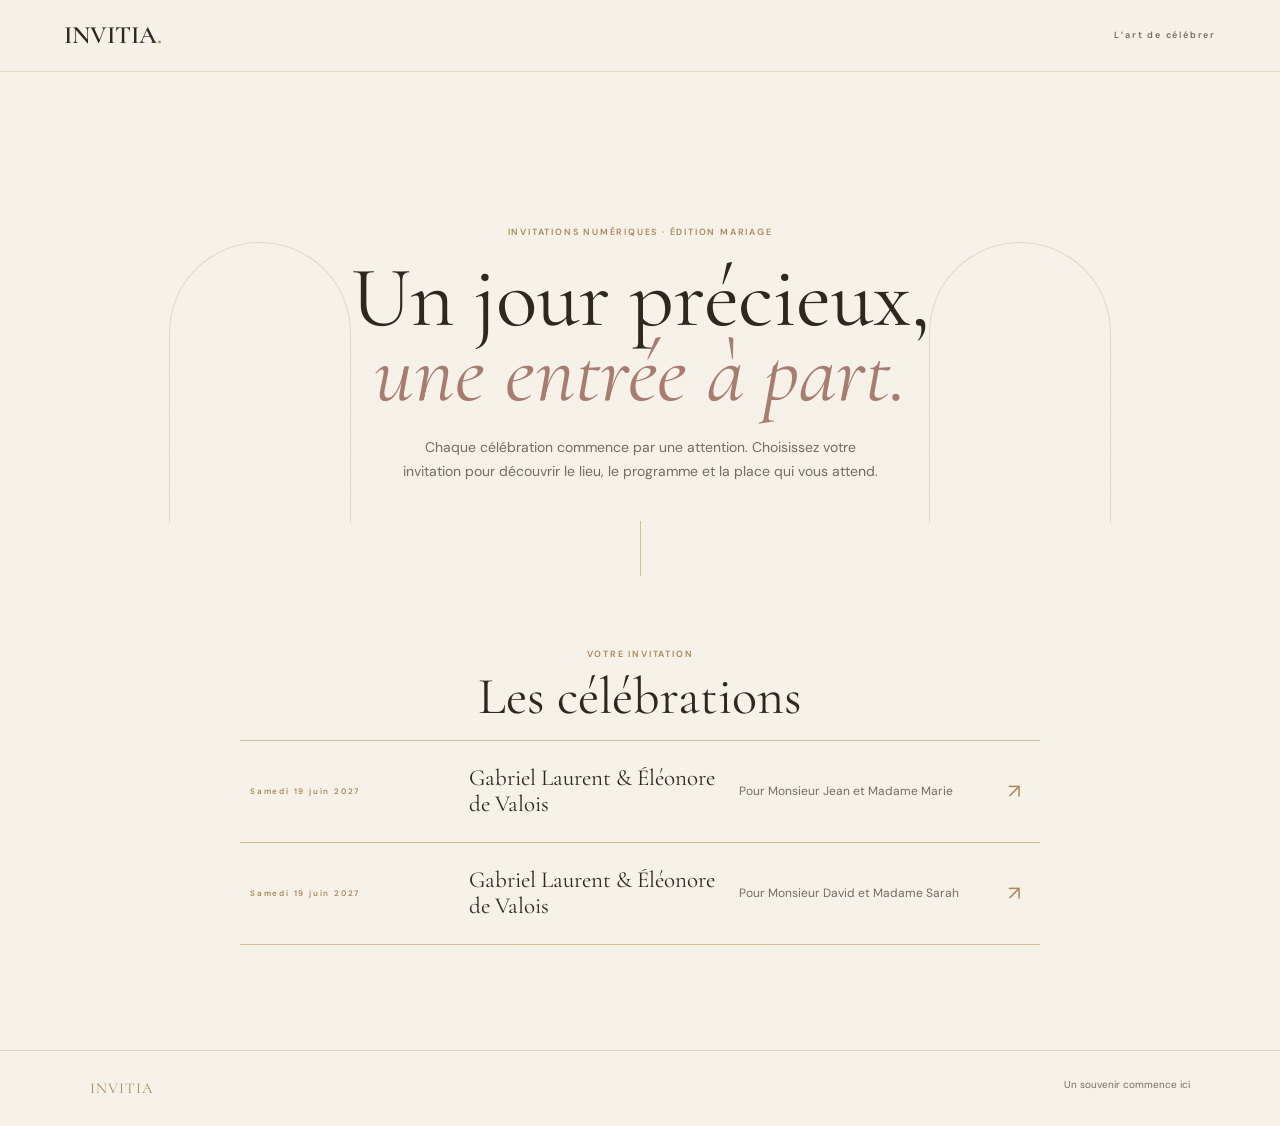
==== HTML/index.html @ ce655ef2 "Initial commit" ====
<!doctype html>
<html lang="fr">
<head>
  <meta charset="utf-8">
  <meta name="viewport" content="width=device-width, initial-scale=1">
  <meta name="theme-color" content="#f6f2e9">
  <meta name="description" content="Les invitations numériques de mariage signées INVITIA.">
  <title>INVITIA — Invitations de mariage</title>
  <link rel="preconnect" href="https://fonts.googleapis.com">
  <link rel="preconnect" href="https://fonts.gstatic.com" crossorigin>
  <link href="https://fonts.googleapis.com/css2?family=Cormorant+Garamond:wght@400;500;600&family=DM+Sans:wght@400;500;600&display=swap" rel="stylesheet">
  <link rel="stylesheet" href="../CSS/style.css">
  <script type="module" src="../Script/main.js"></script>
</head>
<body data-page="index">
  <header class="site-header index-header">
    <a class="wordmark" href="index.html" aria-label="INVITIA, accueil">INVITIA<span class="wordmark-dot">.</span></a>
    <span class="header-note">L’art de célébrer</span>
  </header>

  <main>
    <section class="index-intro">
      <p class="eyebrow">INVITATIONS NUMÉRIQUES · ÉDITION MARIAGE</p>
      <h1>Un jour précieux,<br><em>une entrée à part.</em></h1>
      <p class="intro-copy">Chaque célébration commence par une attention. Choisissez votre invitation pour découvrir le lieu, le programme et la place qui vous attend.</p>
      <div class="intro-rule" aria-hidden="true"><span></span></div>
    </section>
    <section class="invitation-directory" aria-labelledby="directory-title">
      <div class="directory-heading">
        <p class="eyebrow">VOTRE INVITATION</p>
        <h2 id="directory-title">Les célébrations</h2>
      </div>
      <div class="invitation-list" data-invitation-list aria-live="polite">
        <p class="loading-message">Les invitations arrivent…</p>
      </div>
    </section>
  </main>
  <footer class="site-footer index-footer"><span>INVITIA</span><span>Un souvenir commence ici</span></footer>
</body>
</html>
---- CSS/style.css ----
:root {
  color-scheme: light;
  --paper: #f6f2e9;
  --paper-deep: #eee7d9;
  --champagne: #e8dfce;
  --gold: #a88958;
  --gold-light: #d3bd92;
  --ink: #30271f;
  --muted: #766b5d;
  --rose: #a77d72;
  --serif: "Cormorant Garamond", Georgia, serif;
  --sans: "DM Sans", "Segoe UI", sans-serif;
  --content: 1120px;
}

* { box-sizing: border-box; }
html { scroll-behavior: smooth; scroll-padding-top: 82px; }
body {
  margin: 0;
  color: var(--ink);
  background-color: var(--paper);
  background-image: repeating-linear-gradient(0deg, transparent 0, transparent 4px, rgb(91 67 43 / 1.4%) 5px);
  font-family: var(--sans);
  font-size: 15px;
  line-height: 1.7;
  -webkit-font-smoothing: antialiased;
}
body, button, input { font-family: var(--sans); }
a { color: inherit; }
button, a, input { -webkit-tap-highlight-color: transparent; }
[hidden] { display: none !important; }
.visually-hidden {
  position: absolute;
  width: 1px;
  height: 1px;
  padding: 0;
  margin: -1px;
  overflow: hidden;
  clip: rect(0, 0, 0, 0);
  white-space: nowrap;
  border: 0;
}

.site-header {
  position: relative;
  z-index: 5;
  display: flex;
  min-height: 72px;
  align-items: center;
  justify-content: space-between;
  padding: 0 clamp(20px, 5vw, 72px);
  border-bottom: 1px solid rgb(168 137 88 / 24%);
  background: rgb(246 242 233 / 96%);
}
.wordmark, .footer-wordmark {
  font-family: var(--serif);
  font-size: 25px;
  font-weight: 600;
  letter-spacing: 0;
  text-decoration: none;
}
.wordmark-dot { color: var(--gold); }
.header-note, .eyebrow, .cover-caption, .fact-label, .table-label, .venue-image-caption {
  font-size: 9px;
  font-weight: 600;
  letter-spacing: 1.8px;
  line-height: 1.5;
}
.header-note { color: var(--muted); }

.index-intro {
  position: relative;
  max-width: 760px;
  margin: 0 auto;
  padding: clamp(76px, 13vw, 154px) 25px 72px;
  text-align: center;
}
.index-intro::before, .index-intro::after {
  position: absolute;
  top: 50%;
  width: min(18vw, 180px);
  height: 280px;
  border: 1px solid rgb(168 137 88 / 25%);
  border-bottom: 0;
  border-radius: 100px 100px 0 0;
  content: "";
  pointer-events: none;
}
.index-intro::before { left: -12%; transform: translateY(-42%); }
.index-intro::after { right: -12%; transform: translateY(-42%); }
.eyebrow { margin: 0; color: var(--gold); }
.index-intro h1, .error-page h1 {
  margin: 21px 0 16px;
  font-family: var(--serif);
  font-size: clamp(54px, 8vw, 86px);
  font-weight: 400;
  line-height: .88;
}
h1 em, h2 em { color: var(--rose); font-weight: 400; }
.intro-copy {
  max-width: 490px;
  margin: 24px auto 0;
  color: var(--muted);
  font-size: 14px;
}
.intro-rule { display: flex; justify-content: center; margin-top: 38px; }
.intro-rule span { width: 1px; height: 55px; background: var(--gold-light); }
.invitation-directory {
  max-width: 850px;
  margin: 0 auto;
  padding: 0 25px 105px;
}
.directory-heading { margin-bottom: 15px; text-align: center; }
.directory-heading h2, .section-heading h2, .table-section h2 {
  margin: 8px 0 0;
  font-family: var(--serif);
  font-size: clamp(36px, 5vw, 52px);
  font-weight: 400;
  line-height: 1.05;
}
.invitation-list { border-top: 1px solid var(--gold-light); }
.invitation-card {
  position: relative;
  display: grid;
  grid-template-columns: minmax(0, .8fr) minmax(0, 1fr) minmax(0, 1fr) 22px;
  gap: 18px;
  align-items: center;
  min-height: 102px;
  padding: 20px 10px;
  border-bottom: 1px solid var(--gold-light);
  text-decoration: none;
  transition: background-color .25s ease, padding .25s ease;
}
.invitation-card:hover, .invitation-card:focus-visible { padding-right: 17px; padding-left: 17px; background: rgb(232 223 206 / 56%); }
.invitation-card .eyebrow { font-size: 8px; }
.directory-couple { font-family: var(--serif); font-size: 23px; line-height: 1.15; }
.directory-guests { color: var(--muted); font-size: 12px; }
.directory-arrow { color: var(--gold); font-size: 20px; }
.loading-message { padding: 28px 0; color: var(--muted); text-align: center; }

.invitation-header { position: sticky; top: 0; }
.music-control { display: flex; align-items: center; gap: 13px; }
.music-button {
  display: inline-flex;
  min-height: 42px;
  align-items: center;
  gap: 9px;
  padding: 0 8px;
  border: 0;
  background: transparent;
  color: var(--ink);
  cursor: pointer;
  font-size: 11px;
}
.music-button:focus-visible, .volume-control input:focus-visible, a:focus-visible { outline: 2px solid var(--gold); outline-offset: 4px; }
.music-bars { display: flex; width: 16px; height: 16px; align-items: center; justify-content: center; gap: 2px; }
.music-bars i { width: 2px; height: 5px; background: var(--gold); }
.music-button[aria-pressed="true"] .music-bars i { animation: music-wave .8s ease-in-out infinite alternate; }
.music-bars i:nth-child(2) { animation-delay: .2s; }
.music-bars i:nth-child(3) { animation-delay: .4s; }
.music-bars i:nth-child(4) { animation-delay: .1s; }
.volume-control { display: flex; width: 68px; align-items: center; }
.volume-control input { width: 100%; height: 3px; accent-color: var(--gold); cursor: pointer; }
@keyframes music-wave { to { height: 15px; } }

.cover {
  position: relative;
  display: grid;
  min-height: min(760px, calc(100svh - 72px));
  min-height: max(650px, calc(100svh - 72px));
  overflow: hidden;
  place-items: center;
  isolation: isolate;
  background: #5b5147;
  color: #fffaf0;
  text-align: center;
}
.cover-image, .cover-shade { position: absolute; z-index: -2; inset: 0; width: 100%; height: 100%; }
.cover-image { object-fit: cover; object-position: center 52%; animation: image-arrive 1.5s cubic-bezier(.2, .6, .2, 1) both; }
.cover-shade { z-index: -1; background: linear-gradient(180deg, rgb(31 26 22 / 35%), rgb(31 26 22 / 45%) 55%, rgb(31 26 22 / 60%)); }
.cover-arch {
  position: absolute;
  inset: clamp(18px, 4vw, 54px) clamp(17px, 7vw, 100px) 32px;
  border: 1px solid rgb(224 203 161 / 65%);
  border-bottom: 0;
  border-radius: 48vw 48vw 0 0;
  pointer-events: none;
}
.cover-arch::before {
  position: absolute;
  inset: 12px;
  border: 1px solid rgb(224 203 161 / 28%);
  border-bottom: 0;
  border-radius: inherit;
  content: "";
}
.cover-arch::after {
  position: absolute;
  right: -9px;
  bottom: 0;
  left: -9px;
  height: 34px;
  border: 1px solid rgb(224 203 161 / 45%);
  border-top: 0;
  content: "";
}
.cover-copy { width: min(760px, 100%); padding: 50px 24px 70px; animation: text-arrive 1s .25s both; }
.cover-eyebrow { color: #ead9b6; }
.cover h1 {
  margin: 27px 0 15px;
  font-family: var(--serif);
  font-size: clamp(66px, 7vw, 88px);
  font-weight: 400;
  line-height: .78;
}
.cover h1 em { display: inline-block; margin-top: 15px; color: #ead9b6; }
.cover-date { margin: 26px 0 25px; color: #f3eadb; font-size: 12px; letter-spacing: 1.3px; }
.enter-link {
  display: inline-flex;
  min-height: 50px;
  align-items: center;
  gap: 22px;
  padding: 0 20px;
  border: 1px solid rgb(234 217 182 / 76%);
  color: #fffaf0;
  font-size: 11px;
  text-decoration: none;
  transition: background-color .25s ease, color .25s ease;
}
.enter-link:hover { background: #ead9b6; color: var(--ink); }
.enter-arrow { color: #ead9b6; font-size: 18px; transition: transform .25s ease; }
.enter-link:hover .enter-arrow { color: var(--ink); transform: translateY(3px); }
.cover-caption { position: absolute; right: clamp(20px, 5vw, 70px); bottom: 22px; left: clamp(20px, 5vw, 70px); display: flex; justify-content: space-between; color: #f5ead7; font-size: 7px; }

.section-shell { max-width: var(--content); margin: 0 auto; padding-right: clamp(25px, 7vw, 100px); padding-left: clamp(25px, 7vw, 100px); }
.couple-section { padding-top: clamp(100px, 15vw, 175px); padding-bottom: clamp(105px, 15vw, 180px); text-align: center; }
.names-lockup { margin: 38px auto 25px; }
.names-lockup h2 { margin: 0; font-family: var(--serif); font-size: clamp(54px, 9.5vw, 98px); font-weight: 400; line-height: .88; }
.ampersand { display: block; margin: 13px 0 15px; color: var(--gold); font-family: var(--serif); font-size: 34px; font-style: italic; }
.fine-ornament { display: flex; align-items: center; justify-content: center; gap: 13px; margin: 30px auto; color: var(--gold); }
.fine-ornament span { width: 47px; height: 1px; background: var(--gold-light); }
.fine-ornament i { font-size: 13px; font-style: normal; }
.couple-description { max-width: 580px; margin: 0 auto; color: var(--muted); font-family: var(--serif); font-size: 21px; line-height: 1.55; }
.couple-signature { margin: 25px 0 0; color: var(--rose); font-family: var(--serif); font-size: 19px; font-style: italic; }

.guest-section { padding: clamp(72px, 11vw, 120px) 22px; background-color: var(--paper-deep); background-image: repeating-linear-gradient(135deg, transparent 0, transparent 12px, rgb(168 137 88 / 3%) 13px); }
.guest-frame { position: relative; max-width: 790px; margin: 0 auto; padding: clamp(48px, 8vw, 82px) clamp(20px, 8vw, 92px); border: 1px solid var(--gold); text-align: center; }
.guest-frame::before { position: absolute; inset: 7px; border: 1px solid rgb(168 137 88 / 34%); content: ""; pointer-events: none; }
.guest-names { display: flex; flex-direction: column; margin: 23px 0 18px; font-family: var(--serif); font-size: clamp(39px, 7vw, 68px); font-weight: 400; line-height: 1.02; }
.guest-connector { margin: 8px 0; color: var(--gold); font-size: 22px; font-style: italic; }
.short-rule { width: 35px; height: 1px; margin: 25px auto; background: var(--gold); }
.guest-message { max-width: 520px; margin: 0 auto; color: var(--muted); font-family: var(--serif); font-size: 22px; line-height: 1.48; }

.venue-section { padding-top: clamp(90px, 13vw, 150px); padding-bottom: clamp(100px, 14vw, 160px); }
.section-heading { text-align: center; }
.venue-layout { display: grid; grid-template-columns: 1fr 1fr; gap: clamp(35px, 8vw, 90px); align-items: center; margin-top: 60px; }
.venue-illustration {
  position: relative;
  display: flex;
  min-height: 380px;
  align-items: end;
  justify-content: center;
  overflow: hidden;
  border: 1px solid rgb(168 137 88 / 55%);
  background: linear-gradient(180deg, #d9cdb6 0%, #ebe2d3 63%, #c8b99c 100%);
}
.venue-illustration::before { position: absolute; inset: 12px; border: 1px solid rgb(255 250 240 / 75%); content: ""; }
.venue-illustration::after { position: absolute; right: 12px; bottom: 12px; left: 12px; height: 36%; background: linear-gradient(165deg, transparent 0 28%, rgb(119 127 92 / 50%) 29% 42%, transparent 43%), linear-gradient(195deg, transparent 0 30%, rgb(106 112 77 / 48%) 31% 49%, transparent 50%); content: ""; }
.venue-sun { position: absolute; top: 55px; right: 18%; width: 82px; aspect-ratio: 1; border-radius: 50%; background: rgb(255 250 231 / 70%); }
.venue-building { position: relative; z-index: 1; display: flex; width: 75%; height: 64%; align-items: stretch; justify-content: space-evenly; padding: 52px 13px 0; border-top: 17px solid #f2ecdf; background: #ded3c1; box-shadow: 0 -7px 0 rgb(168 137 88 / 70%), 0 -15px 0 #f2ecdf; }
.venue-building::before { position: absolute; top: -56px; left: -8%; width: 116%; height: 40px; border: 1px solid rgb(168 137 88 / 70%); background: #f2ecdf; content: ""; clip-path: polygon(5% 0, 95% 0, 100% 100%, 0 100%); }
.venue-building i { width: 13%; height: 100%; border: 5px double #b8a98c; border-bottom: 0; background: repeating-linear-gradient(90deg, transparent 0 5px, rgb(168 137 88 / 23%) 6px 7px); }
.venue-image-caption { position: absolute; z-index: 2; bottom: 24px; color: #fffaf0; font-size: 7px; text-shadow: 0 1px 5px #312c24; }
.venue-details { padding: 5px 0; }
.venue-name { margin: 0 0 12px; font-family: var(--serif); font-size: 37px; line-height: 1.05; }
.venue-description, .venue-details address { max-width: 415px; color: var(--muted); font-size: 13px; font-style: normal; white-space: pre-line; }
.event-facts { display: grid; grid-template-columns: 1fr 1fr; gap: 14px; max-width: 440px; margin-top: 32px; padding: 18px 0; border-top: 1px solid var(--gold-light); border-bottom: 1px solid var(--gold-light); }
.event-facts div { display: flex; flex-direction: column; gap: 4px; }
.event-facts div span:last-child { font-family: var(--serif); font-size: 19px; }
.fact-label { color: var(--gold); font-size: 8px; }
.text-link { display: inline-flex; align-items: center; gap: 9px; margin-top: 23px; color: var(--ink); font-size: 12px; text-decoration-color: var(--gold); text-underline-offset: 5px; }
.text-link span { color: var(--gold); }

.program-section { padding: clamp(85px, 12vw, 135px) 25px; background-color: #e9e1d3; }
.program-inner { max-width: 800px; margin: 0 auto; }
.section-subtitle { margin: 14px 0 0; color: var(--muted); font-family: var(--serif); font-size: 19px; }
.program-list { margin: 48px 0 0; padding: 0; border-top: 1px solid var(--gold-light); list-style: none; }
.program-item { display: grid; grid-template-columns: 86px 22px 1fr; gap: 20px; align-items: center; min-height: 93px; padding: 15px 0; border-bottom: 1px solid var(--gold-light); }
.program-time { color: var(--rose); font-family: var(--serif); font-size: 22px; }
.program-marker { display: grid; width: 22px; height: 22px; place-items: center; border: 1px solid var(--gold-light); border-radius: 50%; color: var(--gold); font-size: 7px; }
.program-details h3 { margin: 0; font-family: var(--serif); font-size: 23px; font-weight: 500; line-height: 1.15; }
.program-details p { margin: 4px 0 0; color: var(--muted); font-size: 11px; }

.table-section { padding-top: clamp(100px, 15vw, 165px); padding-bottom: clamp(100px, 15vw, 165px); text-align: center; }
.table-section h2 { margin-top: 19px; font-size: clamp(38px, 6vw, 58px); }
.table-emblem { position: relative; display: flex; width: min(245px, 72vw); aspect-ratio: 1; flex-direction: column; align-items: center; justify-content: center; gap: 3px; margin: 42px auto 26px; border: 1px solid var(--gold); outline: 1px solid rgb(168 137 88 / 42%); outline-offset: 7px; }
.table-emblem::before, .table-emblem::after { position: absolute; width: 10px; height: 10px; background: var(--paper); content: ""; transform: rotate(45deg); }
.table-emblem::before { top: -5px; }
.table-emblem::after { bottom: -5px; }
.table-label { color: var(--gold); }
.table-number { font-family: var(--serif); font-size: 88px; line-height: 1; }
.table-note { color: var(--muted); font-family: var(--serif); font-size: 19px; font-style: italic; }
.invitation-footer { padding: 20px 24px 55px; text-align: center; }
.invitation-footer .fine-ornament { margin: 0 auto 15px; }
.invitation-footer p { margin: 0 0 8px; color: var(--muted); font-family: var(--serif); font-size: 18px; font-style: italic; }
.footer-wordmark { color: var(--gold); font-size: 16px; letter-spacing: 2px; }
.site-footer { display: flex; justify-content: space-between; padding: 25px clamp(25px, 7vw, 100px); border-top: 1px solid rgb(168 137 88 / 30%); color: var(--muted); font-size: 10px; }
.site-footer span:first-child { color: var(--gold); font-family: var(--serif); font-size: 15px; letter-spacing: 1px; }

.error-page { max-width: 680px; min-height: calc(100svh - 72px); margin: 0 auto; padding: 18vh 25px; text-align: center; }
.error-page h1 { font-size: clamp(49px, 8vw, 75px); }
.error-page > p:not(.eyebrow) { max-width: 440px; margin: 22px auto; color: var(--muted); }
.noscript-message { margin: 20px; padding: 15px; border: 1px solid var(--gold); text-align: center; }
.reveal { opacity: 0; transform: translateY(24px); transition: opacity .8s ease, transform .8s cubic-bezier(.2, .6, .2, 1); }
.reveal.is-visible { opacity: 1; transform: translateY(0); }
.cover-copy.reveal { opacity: 1; transform: none; }
@keyframes image-arrive { from { transform: scale(1.035); } to { transform: scale(1); } }
@keyframes text-arrive { from { opacity: 0; transform: translateY(16px); } to { opacity: 1; transform: translateY(0); } }

@media (max-width: 680px) {
  .site-header { min-height: 62px; padding: 0 19px; }
  .wordmark { font-size: 22px; }
  .header-note { font-size: 8px; }
  .invitation-header { gap: 8px; }
  .music-control { gap: 4px; }
  .music-button { min-height: 40px; gap: 6px; padding: 0 3px; font-size: 10px; }
  .volume-control { width: 49px; }
  .cover { min-height: max(610px, calc(100svh - 62px)); }
  .cover-image { object-position: 54% center; }
  .cover-arch { inset: 20px 15px 32px; border-radius: 50vw 50vw 0 0; }
  .cover-arch::before { inset: 8px; }
  .cover-copy { padding: 45px 22px 66px; }
  .cover h1 { font-size: clamp(48px, 13.5vw, 64px); }
  .cover-caption { right: 25px; left: 25px; font-size: 6px; letter-spacing: 1.2px; }
  .cover-caption span:first-child { max-width: 125px; text-align: left; }
  .cover-caption span:last-child { max-width: 125px; text-align: right; }
  .couple-section { padding-top: 94px; padding-bottom: 100px; }
  .names-lockup h2 { font-size: clamp(48px, 13vw, 72px); }
  .couple-description { font-size: 19px; }
  .guest-section { padding-right: 16px; padding-left: 16px; }
  .guest-frame { padding-right: 20px; padding-left: 20px; }
  .guest-message { font-size: 19px; }
  .venue-layout { grid-template-columns: 1fr; gap: 33px; margin-top: 42px; }
  .venue-illustration { min-height: 300px; }
  .venue-details { padding: 0 4px; }
  .venue-name { font-size: 33px; }
  .event-facts { grid-template-columns: 1.15fr .85fr; }
  .program-section { padding-right: 22px; padding-left: 22px; }
  .program-list { margin-top: 35px; }
  .program-item { grid-template-columns: 68px 18px 1fr; gap: 12px; min-height: 82px; }
  .program-time { font-size: 18px; }
  .program-marker { width: 18px; height: 18px; font-size: 6px; }
  .program-details h3 { font-size: 20px; }
  .program-details p { font-size: 10px; }
  .table-number { font-size: 78px; }
  .invitation-card { grid-template-columns: 1fr 20px; gap: 7px 12px; padding: 17px 4px; }
  .invitation-card .eyebrow { grid-column: 1; }
  .directory-couple { grid-column: 1; }
  .directory-guests { grid-column: 1; }
  .directory-arrow { position: absolute; top: 50%; right: 7px; transform: translateY(-50%); }
  .index-intro::before, .index-intro::after { width: 17vw; height: 190px; }
  .site-footer { gap: 15px; align-items: center; font-size: 9px; }
}

@media (prefers-reduced-motion: reduce) {
  *, *::before, *::after { scroll-behavior: auto !important; animation-duration: .01ms !important; animation-iteration-count: 1 !important; transition-duration: .01ms !important; }
  .reveal { opacity: 1; transform: none; }
}
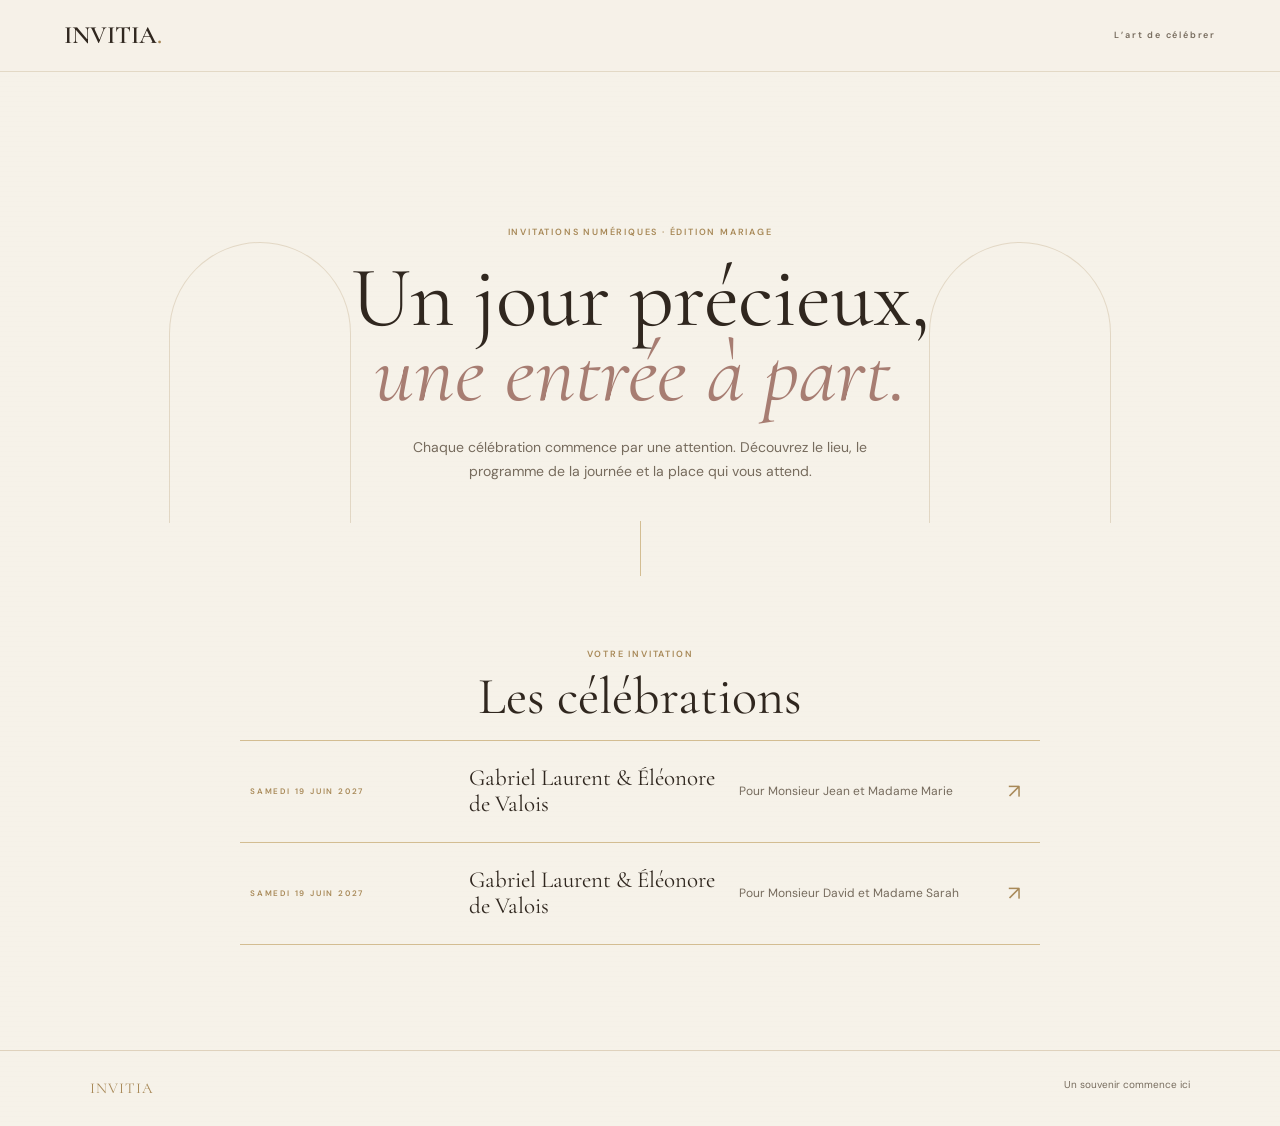
==== commit 2597313d: "nouvelle version" ====
--- a/HTML/index.html
+++ b/HTML/index.html
@@ -10,9 +10,8 @@
   <link rel="preconnect" href="https://fonts.gstatic.com" crossorigin>
   <link href="https://fonts.googleapis.com/css2?family=Cormorant+Garamond:wght@400;500;600&family=DM+Sans:wght@400;500;600&display=swap" rel="stylesheet">
   <link rel="stylesheet" href="../CSS/style.css">
-  <script type="module" src="../Script/main.js"></script>
 </head>
-<body data-page="index">
+<body>
   <header class="site-header index-header">
     <a class="wordmark" href="index.html" aria-label="INVITIA, accueil">INVITIA<span class="wordmark-dot">.</span></a>
     <span class="header-note">L’art de célébrer</span>
@@ -22,7 +21,7 @@
     <section class="index-intro">
       <p class="eyebrow">INVITATIONS NUMÉRIQUES · ÉDITION MARIAGE</p>
       <h1>Un jour précieux,<br><em>une entrée à part.</em></h1>
-      <p class="intro-copy">Chaque célébration commence par une attention. Choisissez votre invitation pour découvrir le lieu, le programme et la place qui vous attend.</p>
+      <p class="intro-copy">Chaque célébration commence par une attention. Découvrez le lieu, le programme de la journée et la place qui vous attend.</p>
       <div class="intro-rule" aria-hidden="true"><span></span></div>
     </section>
     <section class="invitation-directory" aria-labelledby="directory-title">
@@ -30,11 +29,23 @@
         <p class="eyebrow">VOTRE INVITATION</p>
         <h2 id="directory-title">Les célébrations</h2>
       </div>
-      <div class="invitation-list" data-invitation-list aria-live="polite">
-        <p class="loading-message">Les invitations arrivent…</p>
+      <div class="invitation-list">
+        <a class="invitation-card" href="invitation-jean-marie.html">
+          <span class="eyebrow">SAMEDI 19 JUIN 2027</span>
+          <span class="directory-couple">Gabriel Laurent &amp; Éléonore de Valois</span>
+          <span class="directory-guests">Pour Monsieur Jean et Madame Marie</span>
+          <span class="directory-arrow" aria-hidden="true">↗</span>
+        </a>
+        <a class="invitation-card" href="invitation-david-sarah.html">
+          <span class="eyebrow">SAMEDI 19 JUIN 2027</span>
+          <span class="directory-couple">Gabriel Laurent &amp; Éléonore de Valois</span>
+          <span class="directory-guests">Pour Monsieur David et Madame Sarah</span>
+          <span class="directory-arrow" aria-hidden="true">↗</span>
+        </a>
       </div>
     </section>
   </main>
   <footer class="site-footer index-footer"><span>INVITIA</span><span>Un souvenir commence ici</span></footer>
+  <script src="../Script/animations.js" defer></script>
 </body>
 </html>
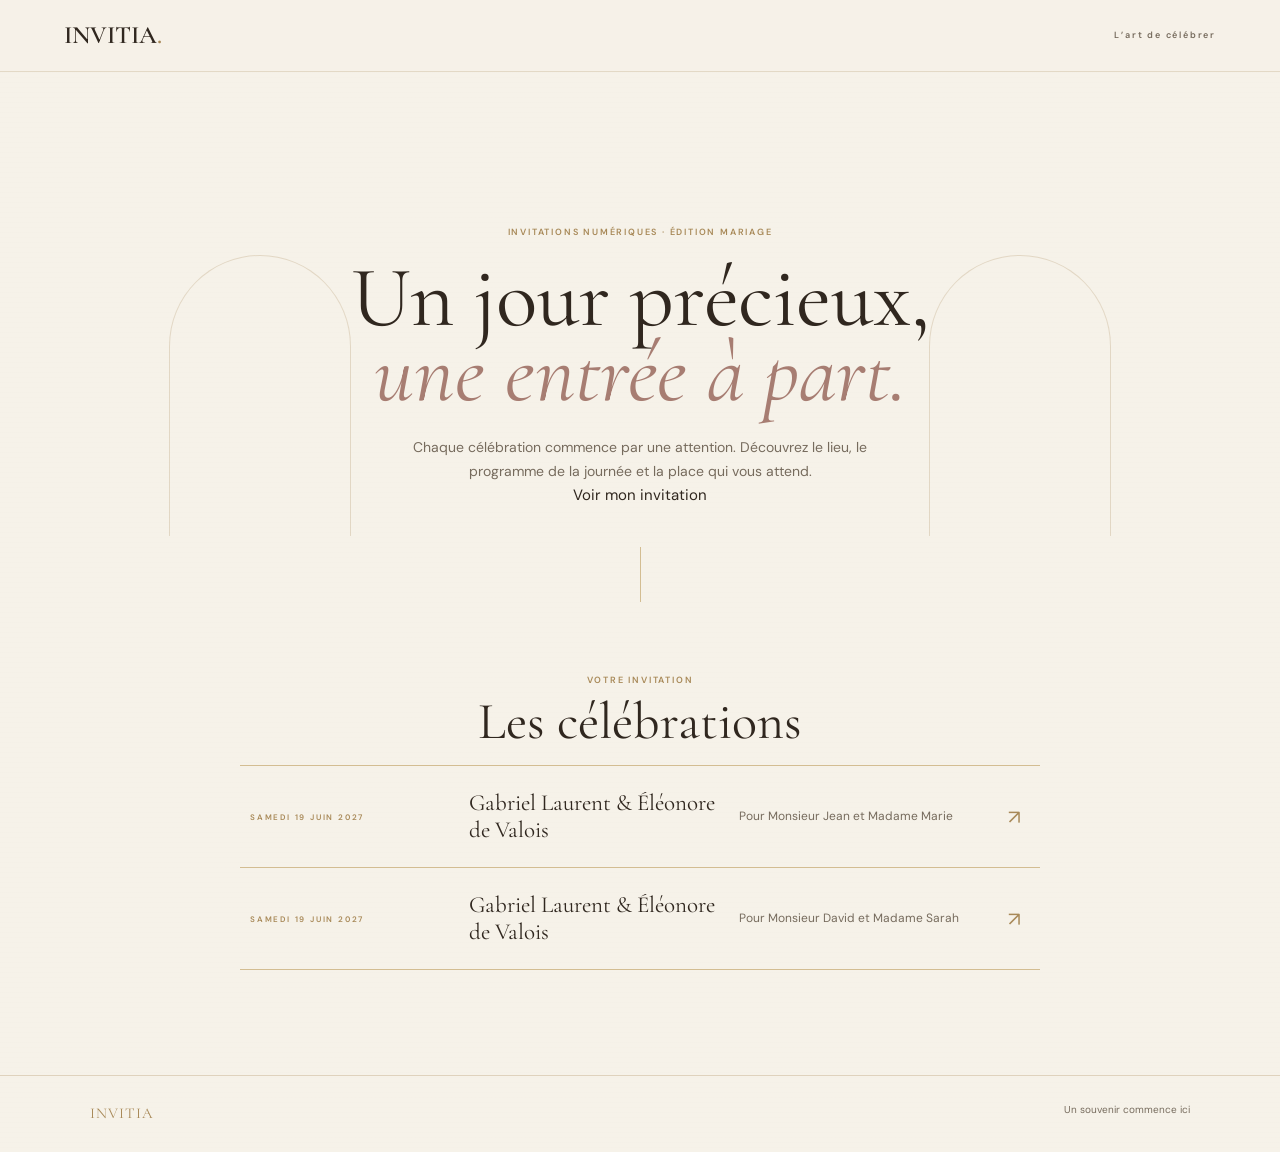
==== commit 93922ce3: "test" ====
--- a/HTML/index.html
+++ b/HTML/index.html
@@ -22,6 +22,7 @@
       <p class="eyebrow">INVITATIONS NUMÉRIQUES · ÉDITION MARIAGE</p>
       <h1>Un jour précieux,<br><em>une entrée à part.</em></h1>
       <p class="intro-copy">Chaque célébration commence par une attention. Découvrez le lieu, le programme de la journée et la place qui vous attend.</p>
+      <link class="intro-cta" href="invitation-jean-marie.html">Voir mon invitation</link>
       <div class="intro-rule" aria-hidden="true"><span></span></div>
     </section>
     <section class="invitation-directory" aria-labelledby="directory-title">
